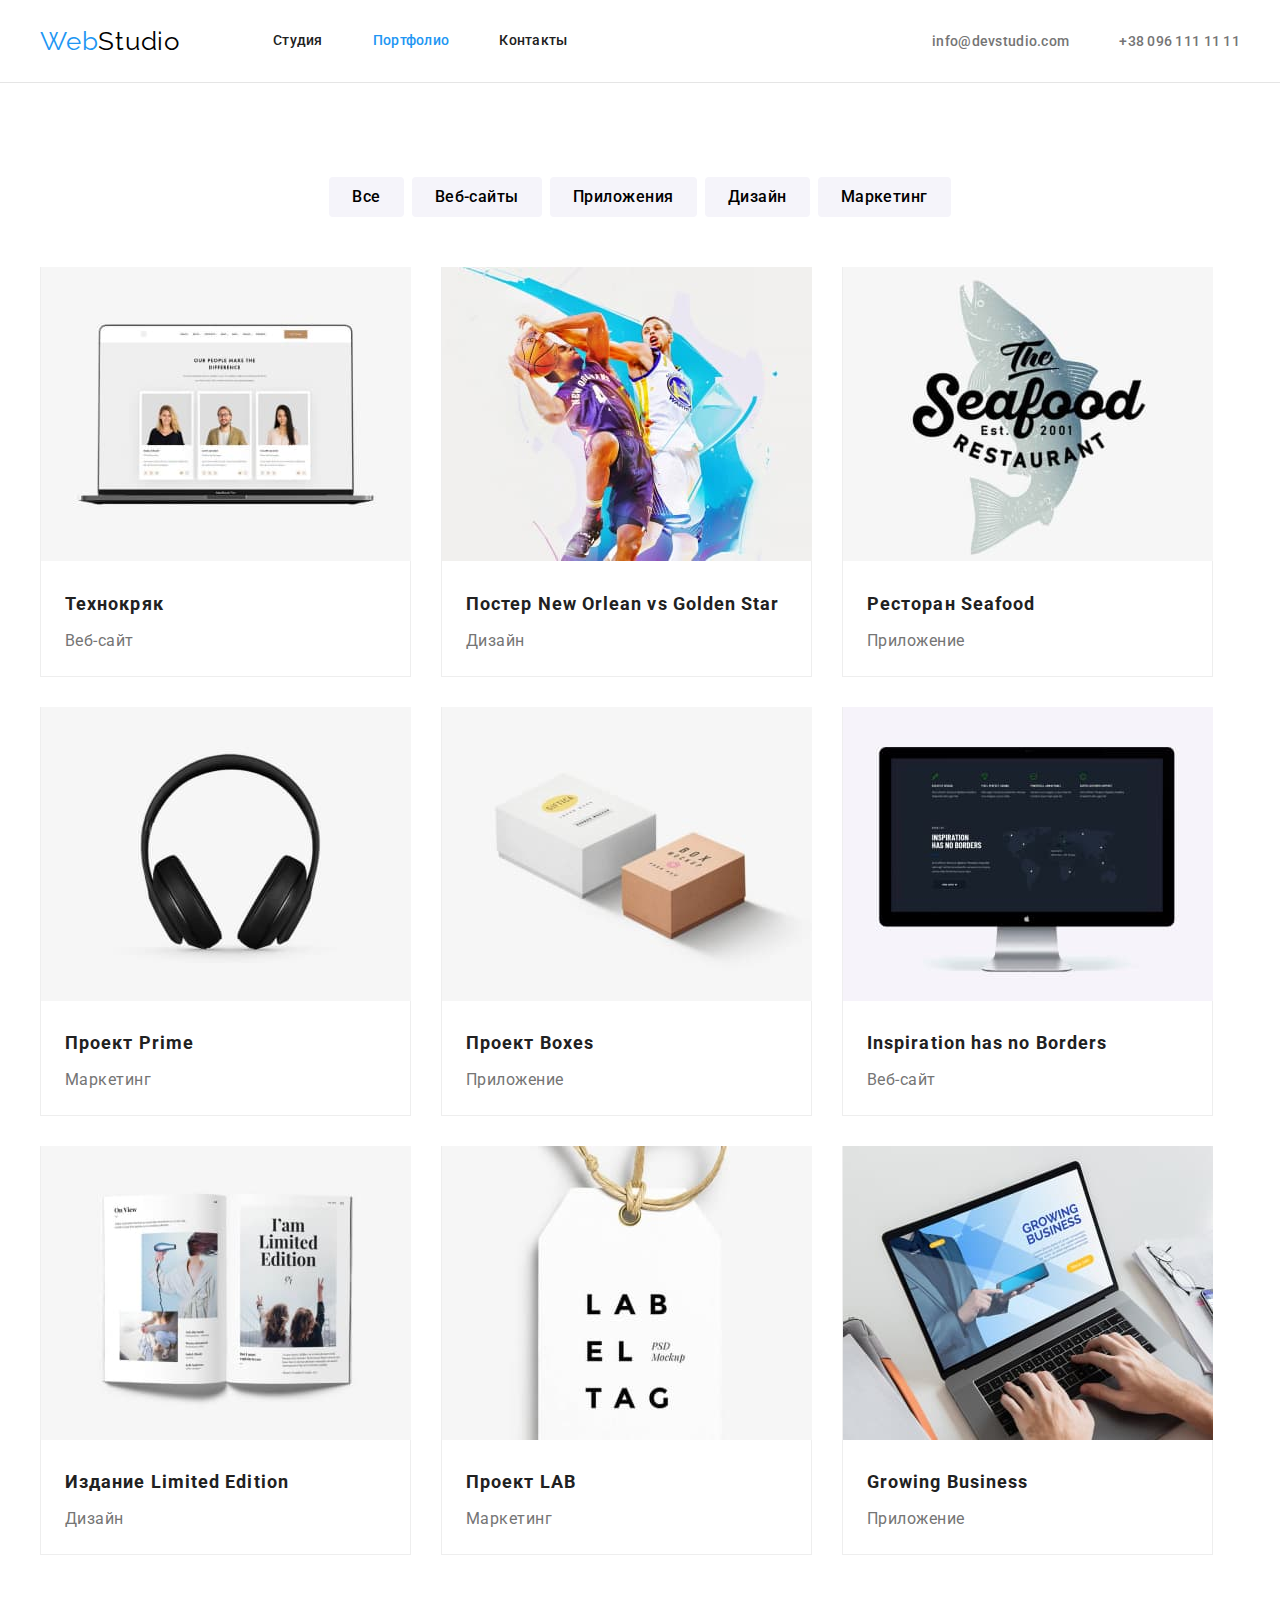
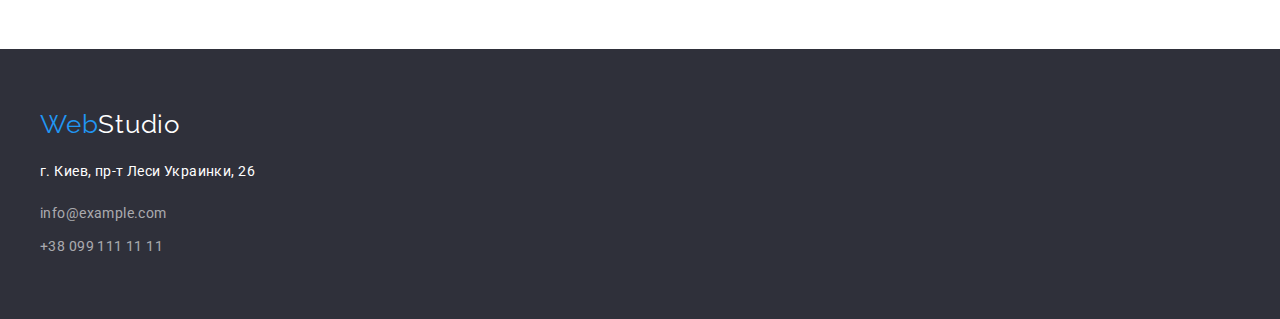
==== portfolio.html @ fef4346d "ads hero-bg" ====
<!DOCTYPE html>
<html lang="en">
  <head>
    <meta charset="UTF-8" />
    <meta http-equiv="X-UA-Compatible" content="IE=edge" />
    <meta name="viewport" content="width=device-width, initial-scale=1.0" />
    <title>Document</title>
    <link rel="preconnect" href="https://fonts.googleapis.com" />
    <link rel="preconnect" href="https://fonts.gstatic.com" crossorigin />
    <link
      href="https://fonts.googleapis.com/css2?family=Raleway:wght@700&family=Roboto:wght@400;500;700;900&display=swap"
      rel="stylesheet"
    />
    <link
      rel="stylesheet"
      href="https://cdnjs.cloudflare.com/ajax/libs/modern-normalize/1.1.0/modern-normalize.min.css"
    />
    <link rel="stylesheet" href="./css/styles.css" />
  </head>

  <body>
    <!--Header-->
    <header class="hr-line">
      <div class="container navigation">
        <nav class="navigation">
          <a class="logo" href="/"><span class="web">Web</span>Studio</a>
          <ul class="site-nav list">
            <li class="item">
              <a class="site-nav-link" href="./index.html">Студия</a>
            </li>
            <li class="item">
              <a class="site-nav-link current" href="">Портфолио</a>
            </li>
            <li class="item">
              <a class="site-nav-link" href="">Контакты</a>
            </li>
          </ul>
        </nav>

        <!--  Link to e-mail address -->

        <ul class="contacts list">
          <li class="item">
            <a class="header-contacts-info" href="mailto:info@devstudio.com"
              >info@devstudio.com</a
            >
          </li>
          <!-- Link to phone number  -->
          <li class="item">
            <a class="header-contacts-info" href="tel:+380961111111"
              >+38 096 111 11 11</a
            >
          </li>
        </ul>
      </div>
    </header>
    <!--Main-->
    <main>
      <!-- Projects -->
      <section class="section">
        <div class="container">
          <h1 class="examples">Примеры работ</h1>
          <!-- Buttons -->
          <ul class="buttons-list list">
            <li class="button-distance">
              <button class="button" type="button">Все</button>
            </li>
            <li class="button-distance">
              <button class="button" type="button">Веб-сайты</button>
            </li>
            <li class="button-distance">
              <button class="button" type="button">Приложения</button>
            </li>
            <li class="button-distance">
              <button class="button" type="button">Дизайн</button>
            </li>
            <li class="button-distance">
              <button class="button" type="button">Маркетинг</button>
            </li>
          </ul>
          <div class="projects-container">
            <ul class="project-list list">
              <li class="project-box">
                <a class="project-link" href=""
                  ><img src="images/port(1).jpg" alt="laptop" width="370" />
                  <div class="project-layout">
                    <h2 class="project-name">Технокряк</h2>
                    <p class="project-description">Веб-сайт</p>
                  </div>
                </a>
              </li>

              <li class="project-box">
                <a class="project-link" href=""
                  ><img
                    src="images/port(2).jpg"
                    alt="Poster New Orlean vs Golden Star"
                    width="370"
                  />
                  <div class="project-layout">
                    <h2 class="project-name">
                      Постер New Orlean vs Golden Star
                    </h2>
                    <p class="project-description">Дизайн</p>
                  </div>
                </a>
              </li>

              <li class="project-box">
                <a class="project-link" href=""
                  ><img
                    src="images/port(3).jpg"
                    alt="Logo of restaurant"
                    width="370"
                  />
                  <div class="project-layout">
                    <h2 class="project-name">Ресторан Seafood</h2>
                    <p class="project-description">Приложение</p>
                  </div>
                </a>
              </li>

              <li class="project-box">
                <a class="project-link" href=""
                  ><img src="images/port(4).jpg" alt="Headphones" width="370" />
                  <div class="project-layout">
                    <h2 class="project-name">Проект Prime</h2>
                    <p class="project-description">Маркетинг</p>
                  </div>
                </a>
              </li>

              <li class="project-box">
                <a class="project-link" href=""
                  ><img src="images/port(5).jpg" alt="Two boxes" width="370" />
                  <div class="project-layout">
                    <h2 class="project-name">Проект Boxes</h2>
                    <p class="project-description">Приложение</p>
                  </div>
                </a>
              </li>

              <li class="project-box">
                <a class="project-link" href="">
                  <img src="images/port(6).jpg" alt="Computer" width="370" />
                  <div class="project-layout">
                    <h2 class="project-name">Inspiration has no Borders</h2>
                    <p class="project-description">Веб-сайт</p>
                  </div>
                </a>
              </li>

              <li class="project-box">
                <a class="project-link" href=""
                  ><img src="images/port(7).jpg" alt="Book" width="370" />
                  <div class="project-layout">
                    <h2 class="project-name">Издание Limited Edition</h2>
                    <p class="project-description">Дизайн</p>
                  </div>
                </a>
              </li>

              <li class="project-box">
                <a class="project-link" href=""
                  ><img src="images/port(8).jpg" alt="Label tag" width="370" />
                  <div class="project-layout">
                    <h2 class="project-name">Проект LAB</h2>
                    <p class="project-description">Маркетинг</p>
                  </div>
                </a>
              </li>

              <li class="project-box">
                <a class="project-link" href=""
                  ><img
                    src="images/port(9).jpg"
                    alt="Human typing on laptop"
                    width="370"
                  />
                  <div class="project-layout">
                    <h2 class="project-name">Growing Business</h2>
                    <p class="project-description">Приложение</p>
                  </div>
                </a>
              </li>
            </ul>
          </div>
        </div>
      </section>
    </main>
    <!--Footer-->
    <footer class="footer">
      <div class="container">
        <a class="footer logo" href="/"> <span class="web">Web</span>Studio</a>
        <address>
          <ul class="adress-list list">
            <li>
              <a class="adress" href=""> г. Киев, пр-т Леси Украинки, 26</a>
            </li>
            <li class="contacts-distance">
              <a class="footer-contacts-info" href="mailto:info@example.com"
                >info@example.com</a
              >
            </li>
            <li class="">
              <a class="footer-contacts-info" href="+380991111111"
                >+38 099 111 11 11</a
              >
            </li>
          </ul>
        </address>
      </div>
    </footer>
  </body>
</html>
---- css/styles.css ----
/* цвет основного текста #212121 */
/* цвет вторичного текста #757575 */
/* белый текст + фон #ffffff*/
/* вторичный цвет фона #F5F4FA  */
/* серый цвет почты и телефона в хувере rgba(255, 255, 255, 0.6); */
/* цвет акцент ( действия) #2196F3 */
/* Цвет героя #2F303A */
:root {
  --primary-text-color: #212121;
  --secondary-text-color: #757575;
  --action-color: #2196f3;
  --primary-bg-color: #ffffff;
  --secondary-bg-color: #f5f4fa;
  --hero-color: #2f303a;
}

/*---------- Other ----------*/

body {
  margin: 0;
  color: var(--primary-text-color);
  background-color: var(--primary-bg-color);

  font-family: Roboto, sans-serif;
}

.container {
  width: 1230px;
  padding-left: 15px;
  padding-right: 15px;
  margin: 0 auto;
}

.section {
  padding: 94px 0px 94px 0px;
}

.list {
  list-style: none;
}

a {
  text-decoration: none;
  font-style: normal;
}

h1,
h2,
h3,
p {
  margin: 0;
}

ul,
ol {
  margin: 0;
  padding: 0;
}

/*---------- Nav ----------*/

.navigation {
  display: flex;
  align-items: center;
}

/*---------- Logo-Header ----------*/

.web {
  color: var(--action-color);
}

.logo {
  color: #000000;
  font-family: Raleway, sans-serif;
  text-decoration: none;
  font-size: 26px;
  line-height: 1.2;
  letter-spacing: 0.03em;
}

/*----------Site-nav ----------*/

.site-nav {
  display: flex;
  margin-left: 93px;
}

.site-nav .item + .item {
  margin-left: 50px;
}

.site-nav-link {
  display: block;
  padding-top: 32px;
  padding-bottom: 32px;

  color: var(--primary-text-color);
  font-weight: 500;
  font-size: 14px;
  line-height: 1.14;
  letter-spacing: 0.02em;
}

.site-nav-link:hover,
.header-contacts-info:hover,
.site-nav-link:focus,
.header-contacts-info:focus {
  color: var(--action-color);
}

.site-nav-link.current {
  color: var(--action-color);
}

.hr-line {
  border-bottom: 1px solid #e5e5e5;
}

/*---------- Header contacts ----------*/

.contacts {
  display: flex;
  margin-left: auto;
}

.header-contacts-info {
  color: var(--secondary-text-color);
  font-weight: 500;
  font-size: 14px;
  line-height: 1.14;
  letter-spacing: 0.02em;
}

.contacts .item {
  padding-top: 32px;
  padding-bottom: 32px;
}

.contacts .item + .item {
  margin-left: 50px;
}

/*---------- Hero ----------*/

.hero {
  color: var(--primary-bg-color);
  background-color: var(--hero-color);
  text-align: center;
  padding-top: 200px;
  padding-bottom: 200px;
}

.hero-box {
  min-width: 696px;
  margin-bottom: auto;
  margin-left: auto;
}

.hero-title {
  font-weight: 900;
  font-size: 44px;
  line-height: 1.36;
  text-align: center;

  letter-spacing: 0.06em;
  text-transform: uppercase;

  margin-bottom: 30px;
}

.hero-button {
  padding: 10px 32px;
  border-radius: 4px;
  border: 1px solid transparent;

  color: var(--primary-bg-color);
  background-color: var(--action-color);
  box-shadow: 0px 4px 4px rgba(0, 0, 0, 0.15);
  font-weight: 700;

  font-family: inherit;
  font-size: 16px;
  line-height: 1.8;
  text-align: center;
  letter-spacing: 0.06em;

  cursor: pointer;
}

/*---------- Advantages ----------*/

.advantages {
  display: flex;
  justify-content: center;
}

.advantages .advantages-item:not(:last-child) {
  margin-right: 30px;
}

.advantages-item {
  width: 270px;
}

.advantages-title {
  font-weight: bold;
  font-size: 14px;
  line-height: 1.14;
  letter-spacing: 0.03em;
  text-transform: uppercase;
}

.advantages-description {
  color: var(--secondary-text-color);

  font-size: 14px;
  line-height: 1.7;
  letter-spacing: 0.03em;

  margin-top: 10px;
}

.adv-section {
  padding-top: 94px;
}

/*---------- Business----------*/

.business-img {
  display: flex;
  justify-content: center;
}

.business-distance {
  margin-left: 30px;
  margin-right: 30px;
}
.examples {
  position: absolute;
  white-space: nowrap;
  width: 1px;
  height: 1px;
  overflow: hidden;
  border: 0;
  padding: 0;
  clip: rect(0 0 0 0);
  clip-path: inset(50%);
  margin: -1px;
}

.business-title {
  margin-bottom: 50px;
}
/* ----------Team---------- */
.team-title,
.business-title {
  font-weight: bold;
  font-size: 36px;
  line-height: 1.16;
  text-align: center;
  letter-spacing: 0.03em;
}

.member-container {
  padding-top: 30px;
  padding-bottom: 30px;
}

.team-cards {
  display: flex;
  justify-content: center;
}

.team-box {
  box-shadow: 0px 1px 3px rgba(0, 0, 0, 0.12), 0px 1px 1px rgba(0, 0, 0, 0.14),
    0px 2px 1px rgba(0, 0, 0, 0.2);
  border-radius: 0px 0px 4px 4px;
}

.team-cards .team-box:not(:last-child) {
  margin-right: 30px;
}

.team-box {
  width: 270px;
}

.team-title {
  margin-bottom: 50px;
}

.team {
  background-color: var(--secondary-bg-color);
}

.team-name {
  margin-bottom: 10px;
  font-weight: 500;
  font-size: 16px;
  line-height: 1.18;
  text-align: center;
  letter-spacing: 0.03em;
}

.team-pos,
.project-description {
  color: var(--secondary-text-color);
}

.team-pos {
  /* margin-top: 10px;
  margin-bottom: 30px; */

  font-size: 16px;
  line-height: 1.18;
  text-align: center;
  letter-spacing: 0.03em;
}

/*---------- Footer ----------*/

.footer {
  padding-top: 60px;
  padding-bottom: 60px;
  background-color: var(--hero-color);
}

.footer .logo {
  color: var(--primary-bg-color);
}

.contacts-distance {
  margin-top: 9px;
  margin-bottom: 9px;
}

.adress {
  display: inline-block;
  margin-top: 20px;
  margin-bottom: 9px;
  color: var(--primary-bg-color);

  font-size: 14px;
  line-height: 1.71;
  letter-spacing: 0.03em;
}

.footer-contacts-info {
  color: rgba(255, 255, 255, 0.6);
  font-size: 14px;
  line-height: 1.71;
  letter-spacing: 0.03em;
}

.site-nav-link:hover,
.footer-contacts-info:hover,
.site-nav-link:focus,
.footer-contacts-info:focus {
  color: var(--action-color);
}

/*---------- Portfolio buttons ----------*/

.buttons-list {
  display: flex;
  justify-content: center;
  margin-bottom: 50px;
}

.buttons-list .button-distance:not(:first-child) {
  margin-left: 8px;
}

.button {
  background-color: var(--secondary-bg-color);
  border-radius: 4px;
  padding: 6px 22px;
  text-align: center;
  border: 1px solid transparent;

  font-family: inherit;
  font-weight: 500;
  font-size: 16px;
  line-height: 1.62;
  letter-spacing: 0.03em;

  cursor: pointer;
}

.button:hover,
.button:focus {
  color: var(--primary-bg-color);
  background-color: var(--action-color);
}

/* ----------Projects---------- */

.project-name {
  color: var(--primary-text-color);

  font-weight: 700;
  font-size: 18px;
  line-height: 2;
  letter-spacing: 0.06em;
}

.project-description {
  font-size: 16px;
  line-height: 1.87;
  letter-spacing: 0.03em;
}

.team-box,
.project-box {
  background-color: var(--primary-bg-color);
}
.project-list {
  display: flex;
  flex-wrap: wrap;
}

.project-box {
  width: 371px;
  margin-right: 30px;
  margin-bottom: 30px;
  border-bottom: 1px solid #eeeeee;
  border-left: 1px solid #eeeeee;
  border-right: 1px solid #eeeeee;
}

.project-box:nth-child(3n) {
  margin-right: 0px;
}

.project-box:nth-last-child(-n + 3) {
  margin-bottom: 0;
}

.project-name {
  margin-bottom: 4px;
}

.project-layout {
  padding: 20px 24px;
}

/* ---------- Overlay---------- */

.overlay {
  max-width: 1600px;
  height: 600px;
  margin-left: auto;
  margin-right: auto;
  background-image: radial-gradient(
      circle at center,
      rgba(47, 48, 58, 0.4),
      rgba(47, 48, 58, 0.4)
    ),
    url("../images/hero-bg.jpg");
  background-color: #c4c4c4;
  background-repeat: no-repeat;
  background-position: center;
  background-size: cover;
}
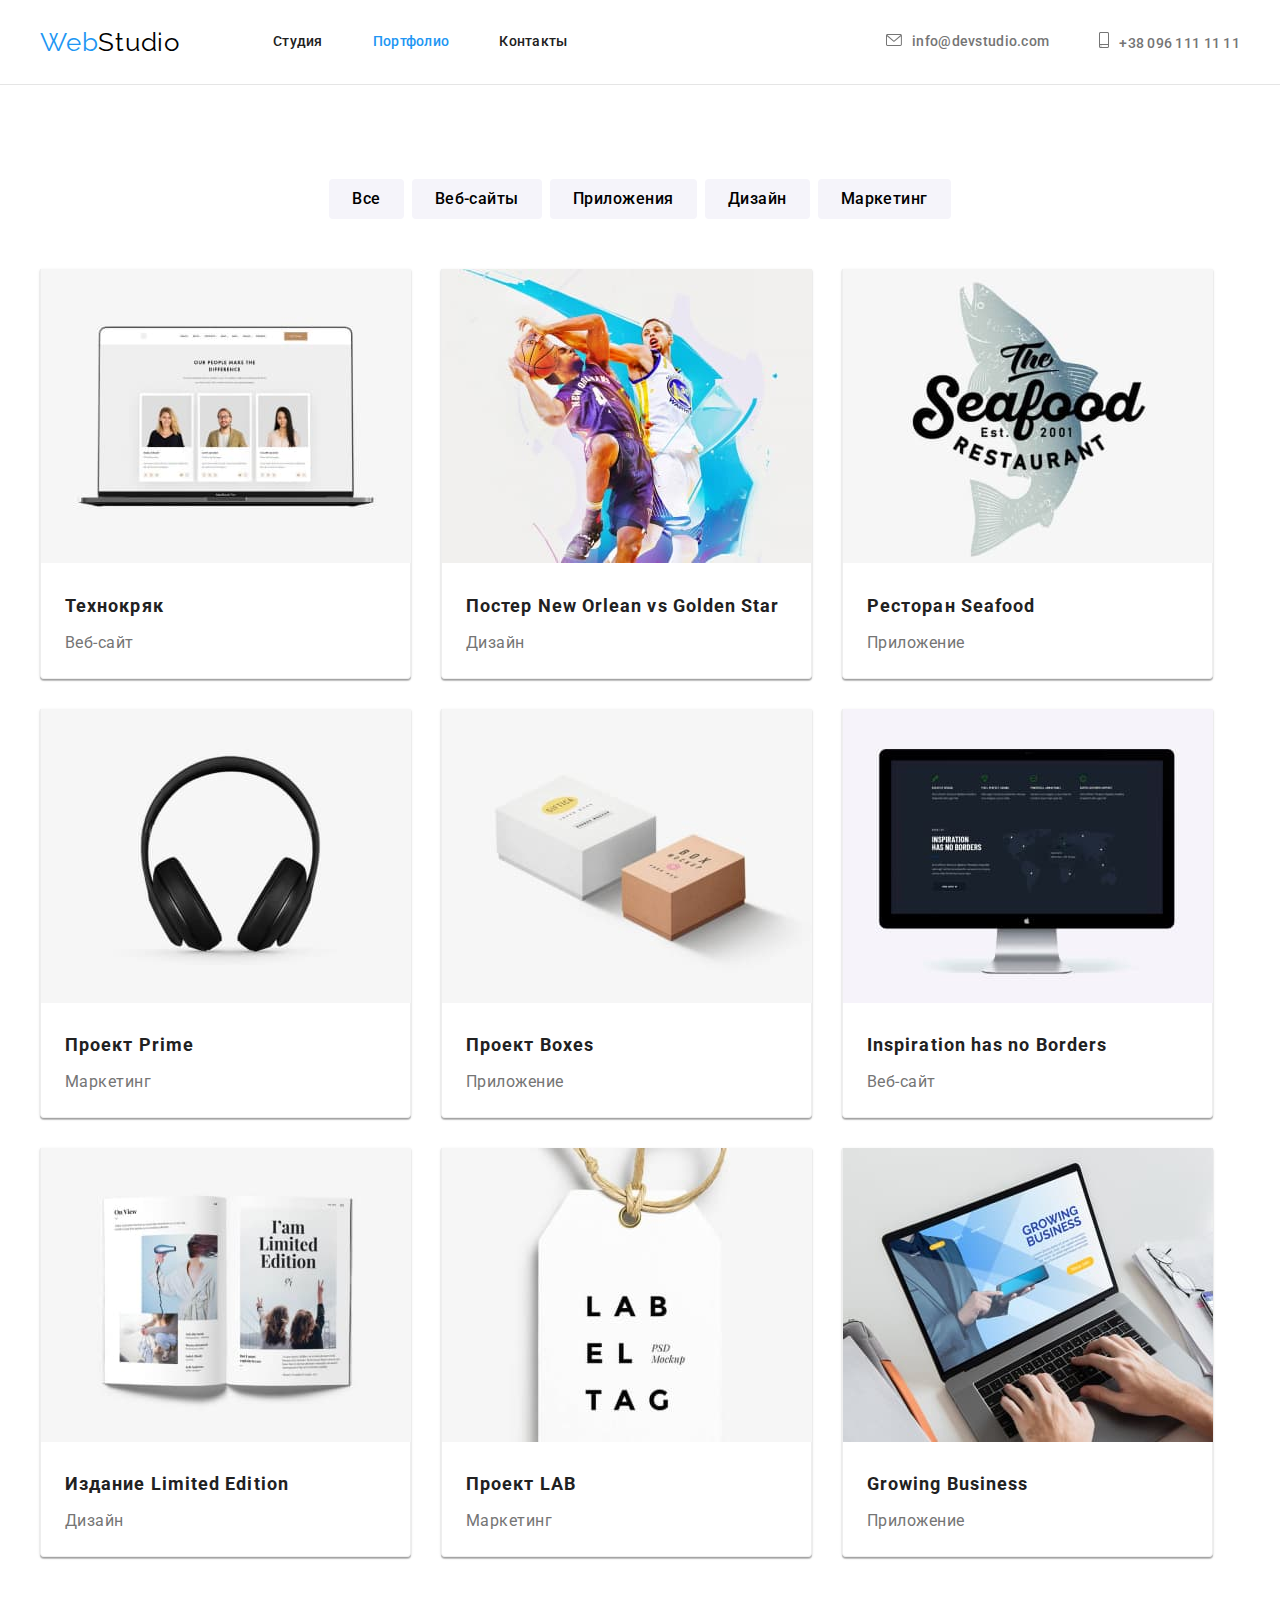
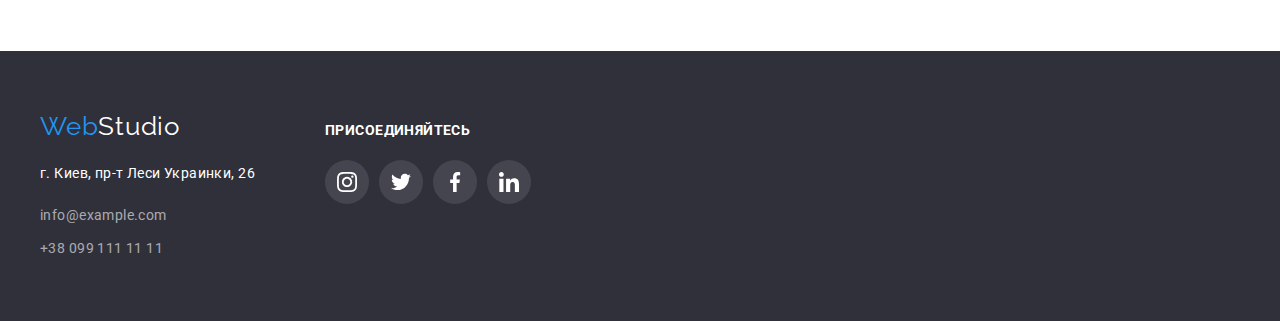
==== commit 71499d89: "adds icons and some visual features" ====
--- a/portfolio.html
+++ b/portfolio.html
@@ -41,13 +41,21 @@
 
         <ul class="contacts list">
           <li class="item">
-            <a class="header-contacts-info" href="mailto:info@devstudio.com"
-              >info@devstudio.com</a
-            >
+            <div class="contacts-info-flex">
+              <a class="header-contacts-info" href="mailto:info@devstudio.com">
+                <svg class="mail-icon">
+                  <use
+                    href="./images/symbol-defs.svg#icon-mail-icon"
+                  ></use></svg
+                >info@devstudio.com
+              </a>
+            </div>
           </li>
           <!-- Link to phone number  -->
           <li class="item">
-            <a class="header-contacts-info" href="tel:+380961111111"
+            <a class="header-contacts-info" href="tel:+380961111111">
+              <svg class="tel-icon">
+                <use href="./images/symbol-defs.svg#icon-tel-icon"></use></svg
               >+38 096 111 11 11</a
             >
           </li>
@@ -190,25 +198,67 @@
     </main>
     <!--Footer-->
     <footer class="footer">
-      <div class="container">
-        <a class="footer logo" href="/"> <span class="web">Web</span>Studio</a>
-        <address>
-          <ul class="adress-list list">
-            <li>
-              <a class="adress" href=""> г. Киев, пр-т Леси Украинки, 26</a>
-            </li>
-            <li class="contacts-distance">
-              <a class="footer-contacts-info" href="mailto:info@example.com"
-                >info@example.com</a
-              >
-            </li>
-            <li class="">
-              <a class="footer-contacts-info" href="+380991111111"
-                >+38 099 111 11 11</a
-              >
+      <div class="container footer-box">
+        <div class="footer-adress">
+          <div class="web-sudio">
+            <a class="footer logo" href="/">
+              <span class="web">Web</span>Studio</a
+            >
+          </div>
+          <address>
+            <ul class="adress-list list">
+              <li>
+                <a class="adress" href=""> г. Киев, пр-т Леси Украинки, 26</a>
+              </li>
+              <li class="contacts-distance">
+                <a class="footer-contacts-info" href="mailto:info@example.com"
+                  >info@example.com</a
+                >
+              </li>
+              <li class="">
+                <a class="footer-contacts-info" href="+380991111111"
+                  >+38 099 111 11 11</a
+                >
+              </li>
+            </ul>
+          </address>
+        </div>
+        <div class="footer-links">
+          <span class="footer-title">присоединяйтесь</span>
+          <ul class="icon-flex-box list">
+            <li class="icon-mini-box-footer">
+              <a href="#" class="team-socials-footer">
+                <svg class="icon-team-socials-footer">
+                  <use href="./images/symbol-defs.svg#icon-instagram"></use>
+                </svg>
+              </a>
+            </li>
+
+            <li class="icon-mini-box-footer">
+              <a href="#" class="team-socials-footer">
+                <svg class="icon-team-socials-footer">
+                  <use href="./images/symbol-defs.svg#icon-twitter-1"></use>
+                </svg>
+              </a>
+            </li>
+
+            <li class="icon-mini-box-footer">
+              <a href="#" class="team-socials-footer">
+                <svg class="icon-team-socials-footer">
+                  <use href="./images/symbol-defs.svg#icon-facebook-1"></use>
+                </svg>
+              </a>
+            </li>
+
+            <li class="icon-mini-box-footer">
+              <a href="#" class="team-socials-footer">
+                <svg class="icon-team-socials-footer">
+                  <use href="./images/symbol-defs.svg#icon-linkedin-1"></use>
+                </svg>
+              </a>
             </li>
           </ul>
-        </address>
+        </div>
       </div>
     </footer>
   </body>
--- a/css/styles.css
+++ b/css/styles.css
@@ -117,6 +117,22 @@
   border-bottom: 1px solid #e5e5e5;
 }
 
+.mail-icon {
+  width: 16px;
+  height: 12px;
+}
+
+.tel-icon {
+  width: 10px;
+  height: 16px;
+}
+
+.mail-icon,
+.tel-icon {
+  fill: currentColor;
+  margin-right: 10px;
+}
+
 /*---------- Header contacts ----------*/
 
 .contacts {
@@ -204,6 +220,8 @@
 }
 
 .advantages-title {
+  margin-top: 30px;
+
   font-weight: bold;
   font-size: 14px;
   line-height: 1.14;
@@ -223,6 +241,20 @@
 
 .adv-section {
   padding-top: 94px;
+}
+
+.adv-icon {
+  width: 70px;
+  height: 70px;
+}
+
+.adv-icon-box {
+  display: flex;
+  justify-content: center;
+  align-items: center;
+  width: 270px;
+  height: 120px;
+  background-color: var(--secondary-bg-color);
 }
 
 /*---------- Business----------*/
@@ -272,12 +304,6 @@
   justify-content: center;
 }
 
-.team-box {
-  box-shadow: 0px 1px 3px rgba(0, 0, 0, 0.12), 0px 1px 1px rgba(0, 0, 0, 0.14),
-    0px 2px 1px rgba(0, 0, 0, 0.2);
-  border-radius: 0px 0px 4px 4px;
-}
-
 .team-cards .team-box:not(:last-child) {
   margin-right: 30px;
 }
@@ -318,6 +344,98 @@
   letter-spacing: 0.03em;
 }
 
+.icon-container {
+  width: 206px;
+  margin-top: 16px;
+  margin-left: auto;
+  margin-right: auto;
+}
+
+.icon-flex-box {
+  display: flex;
+  justify-content: center;
+}
+
+.team-socials {
+  display: flex;
+  justify-content: center;
+  align-items: center;
+  width: 44px;
+  height: 44px;
+  color: #afb1b8;
+}
+
+.icon-team-socials {
+  width: 20px;
+  height: 20px;
+  display: flex;
+  background-position: center;
+  fill: #afb1b8;
+}
+
+.icon-mini-box:not(:last-child) {
+  margin-right: 10px;
+}
+
+.icon-team-socials {
+  fill: currentColor;
+}
+
+.team-socials:hover,
+.team-socials:focus {
+  color: #ffffff;
+  background-color: var(--action-color);
+  border-radius: 50%;
+}
+
+/*----------Regular Clients--------- */
+
+.logo-container {
+  display: flex;
+}
+
+.logo-icon-box {
+  display: flex;
+  justify-content: center;
+  align-items: center;
+  width: 170px;
+  height: 92px;
+  border: 1px solid;
+  border-color: currentColor;
+  border-radius: 4px;
+  color: #afb1b8;
+}
+
+.logo-distance:not(:last-child) {
+  margin-right: 30px;
+}
+
+.logo-icon {
+  fill: currentColor;
+}
+
+.logo-icon-box:hover,
+.logo-icon-box:focus {
+  color: var(--action-color);
+}
+
+.customers {
+  text-align: center;
+}
+
+.customers-title {
+  margin-bottom: 50px;
+
+  font-size: 36px;
+  line-height: 1.16;
+  letter-spacing: 0.03em;
+}
+
+.logo-conta:nth-child(2) {
+  width: 40px;
+  height: 52px;
+}
+
 /*---------- Footer ----------*/
 
 .footer {
@@ -360,6 +478,68 @@
   color: var(--action-color);
 }
 
+.footer-links {
+  text-align: start;
+  display: inline-block;
+  margin-left: 70px;
+  margin-bottom: 40px;
+  width: 206px;
+  height: 80px;
+}
+
+.footer-title {
+  font-weight: bold;
+  font-size: 14px;
+  line-height: 1.14px;
+  letter-spacing: 0.03em;
+  text-transform: uppercase;
+
+  color: var(--primary-bg-color);
+}
+
+.footer-box {
+  display: flex;
+  align-items: baseline;
+}
+
+.icon-team-socials-footer {
+  width: 20px;
+  height: 20px;
+  display: flex;
+  background-position: center;
+  fill: #ffffff;
+}
+
+.team-socials-footer {
+  display: flex;
+  justify-content: center;
+  align-items: center;
+  width: 44px;
+  height: 44px;
+  color: #afb1b8;
+  border-radius: 50%;
+  background-color: rgba(255, 255, 255, 0.1);
+}
+
+.icon-flex-box {
+  margin-top: 20px;
+  display: flex;
+  justify-content: center;
+}
+
+.icon-team-socials-footer .icon-team-socials-footer {
+  background-color: rgba(255, 255, 255, 0.1);
+  border-radius: 50%;
+}
+
+.icon-mini-box-footer:not(:last-child) {
+  margin-right: 10px;
+}
+
+.team-socials-footer:hover,
+.team-socials-footer:focus {
+  background-color: var(--action-color);
+}
 /*---------- Portfolio buttons ----------*/
 
 .buttons-list {
@@ -392,6 +572,8 @@
 .button:focus {
   color: var(--primary-bg-color);
   background-color: var(--action-color);
+  box-shadow: 0px 3px 1px rgba(0, 0, 0, 0.1), 0px 1px 2px rgba(0, 0, 0, 0.08),
+    0px 2px 2px rgba(0, 0, 0, 0.12);
 }
 
 /* ----------Projects---------- */
@@ -414,7 +596,18 @@
 .team-box,
 .project-box {
   background-color: var(--primary-bg-color);
-}
+
+  box-shadow: 0px 1px 3px rgba(0, 0, 0, 0.12), 0px 1px 1px rgba(0, 0, 0, 0.14),
+    0px 2px 1px rgba(0, 0, 0, 0.2);
+  border-radius: 0px 0px 4px 4px;
+}
+
+.project-box:hover,
+.project-box:focus {
+  box-shadow: 0px 1px 1px rgba(0, 0, 0, 0.12), 0px 4px 4px rgba(0, 0, 0, 0.06),
+    1px 4px 6px rgba(0, 0, 0, 0.16);
+}
+
 .project-list {
   display: flex;
   flex-wrap: wrap;
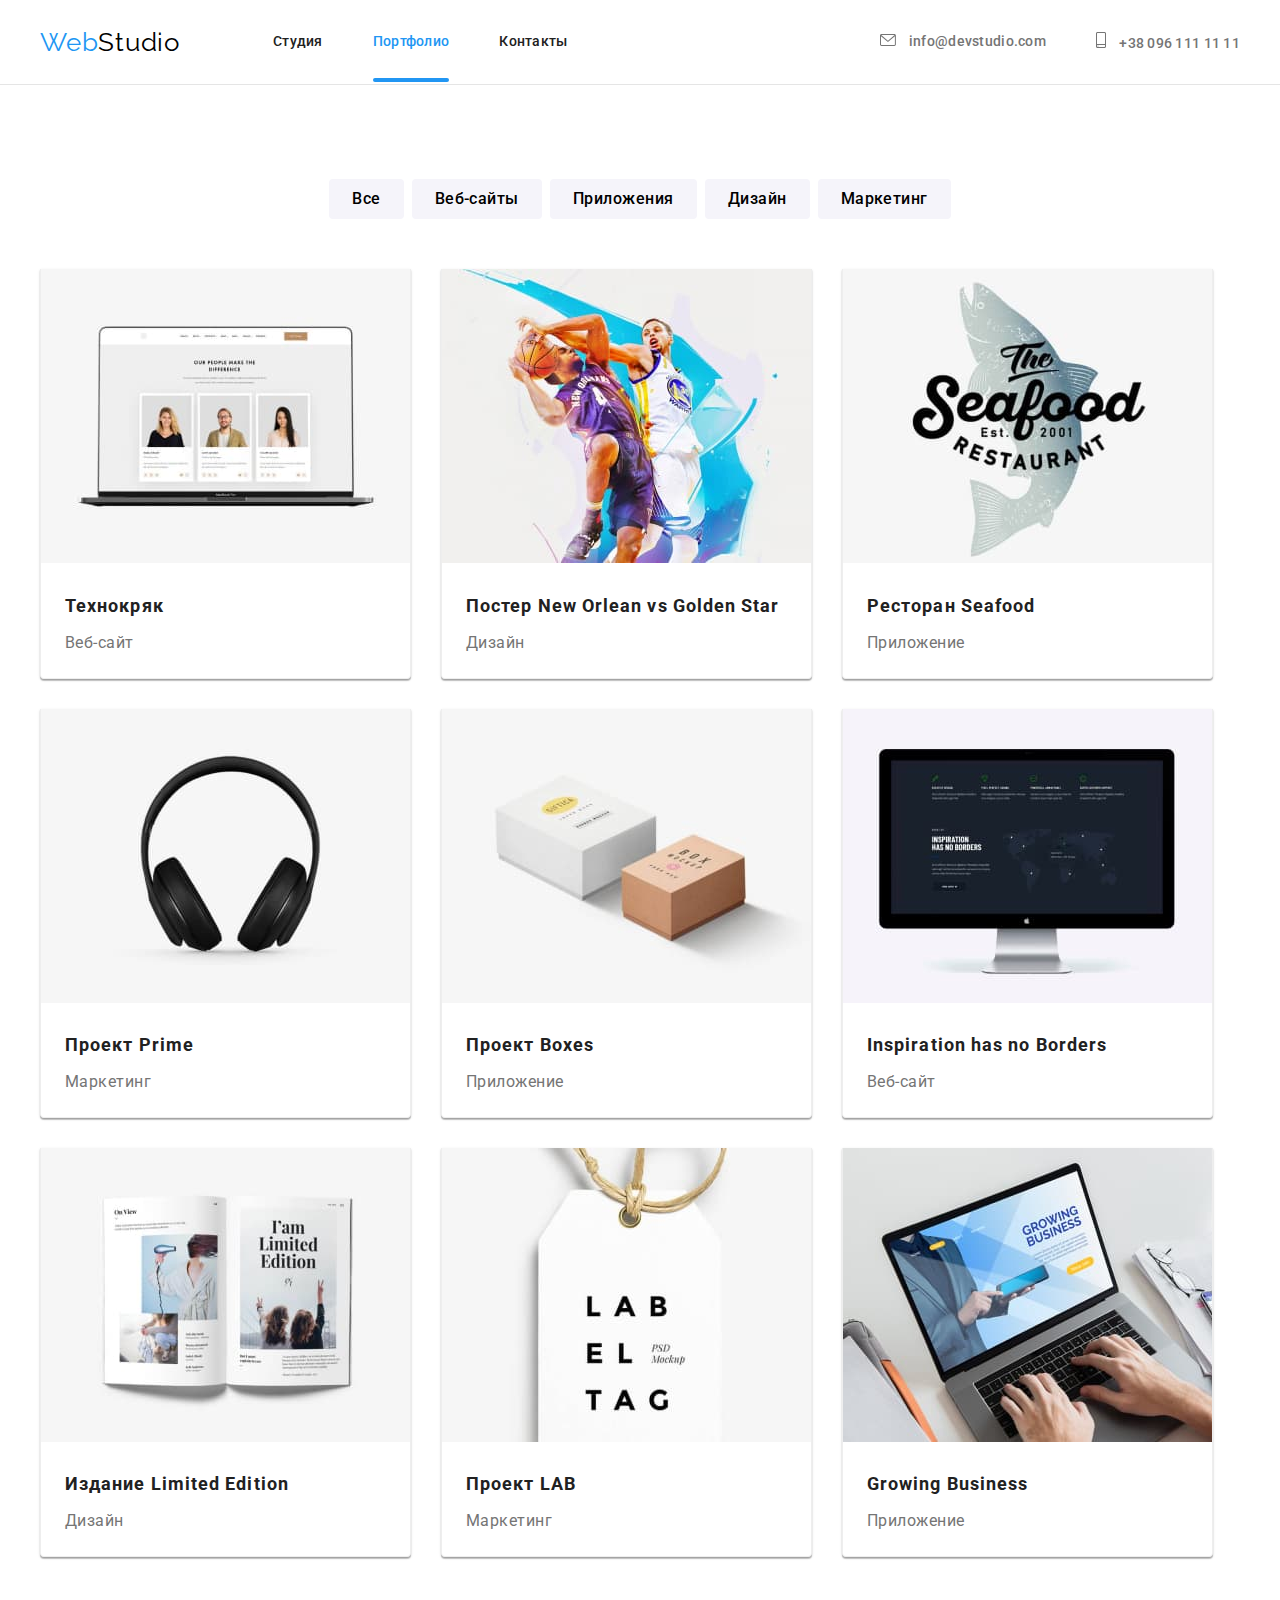
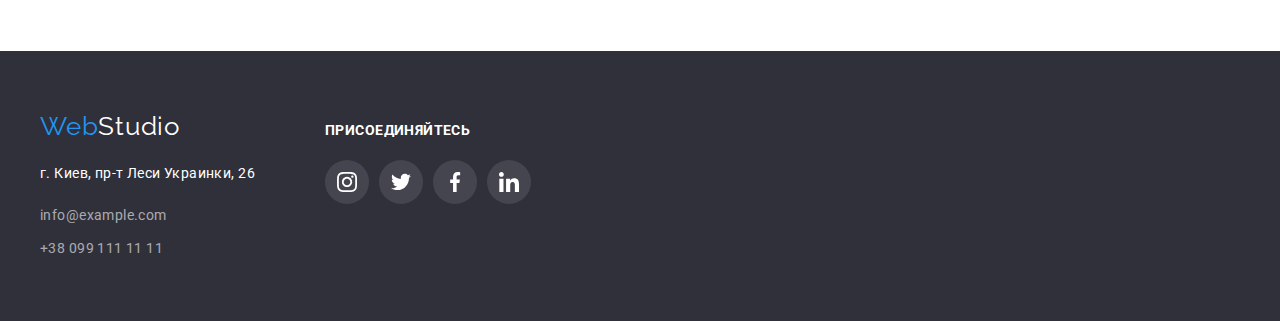
==== commit 073ae6e1: "adds animations" ====
--- a/portfolio.html
+++ b/portfolio.html
@@ -44,10 +44,9 @@
             <div class="contacts-info-flex">
               <a class="header-contacts-info" href="mailto:info@devstudio.com">
                 <svg class="mail-icon">
-                  <use
-                    href="./images/symbol-defs.svg#icon-mail-icon"
-                  ></use></svg
-                >info@devstudio.com
+                  <use href="./images/symbol-defs.svg#icon-mail-icon"></use>
+                </svg>
+                info@devstudio.com
               </a>
             </div>
           </li>
@@ -55,8 +54,9 @@
           <li class="item">
             <a class="header-contacts-info" href="tel:+380961111111">
               <svg class="tel-icon">
-                <use href="./images/symbol-defs.svg#icon-tel-icon"></use></svg
-              >+38 096 111 11 11</a
+                <use href="./images/symbol-defs.svg#icon-tel-icon"></use>
+              </svg>
+              +38 096 111 11 11</a
             >
           </li>
         </ul>
@@ -89,8 +89,16 @@
           <div class="projects-container">
             <ul class="project-list list">
               <li class="project-box">
-                <a class="project-link" href=""
-                  ><img src="images/port(1).jpg" alt="laptop" width="370" />
+                <a class="project-link" href="">
+                  <div class="project-img-wrap">
+                    <img src="images/port(1).jpg" alt="laptop" width="370" />
+                    <p class="project-text">
+                      Технокряк это современная площадка распространения
+                      коронавируса. Компании используют эту платформу для
+                      цифрового шпионажа и атак на защищённые сервера
+                      конкурентов.
+                    </p>
+                  </div>
                   <div class="project-layout">
                     <h2 class="project-name">Технокряк</h2>
                     <p class="project-description">Веб-сайт</p>
@@ -99,12 +107,21 @@
               </li>
 
               <li class="project-box">
-                <a class="project-link" href=""
-                  ><img
-                    src="images/port(2).jpg"
-                    alt="Poster New Orlean vs Golden Star"
-                    width="370"
-                  />
+                <a class="project-link" href="">
+                  <div class="project-img-wrap">
+                    <img
+                      src="images/port(2).jpg"
+                      alt="Poster New Orlean vs Golden Star"
+                      width="370"
+                    />
+                    <p class="project-text">
+                      Lorem ipsum dolor sit, amet consectetur adipisicing elit.
+                      Labore atque provident eius doloremque! Incidunt aliquam
+                      explicabo libero, impedit provident neque, temporibus
+                      aperiam nam distinctio consectetur sapiente eaque nemo
+                      error sit.
+                    </p>
+                  </div>
                   <div class="project-layout">
                     <h2 class="project-name">
                       Постер New Orlean vs Golden Star
@@ -116,11 +133,20 @@
 
               <li class="project-box">
                 <a class="project-link" href=""
-                  ><img
-                    src="images/port(3).jpg"
-                    alt="Logo of restaurant"
-                    width="370"
-                  />
+                  ><div class="project-img-wrap">
+                    <img
+                      src="images/port(3).jpg"
+                      alt="Logo of restaurant"
+                      width="370"
+                    />
+                    <p class="project-text">
+                      Lorem ipsum dolor sit, amet consectetur adipisicing elit.
+                      Labore atque provident eius doloremque! Incidunt aliquam
+                      explicabo libero, impedit provident neque, temporibus
+                      aperiam nam distinctio consectetur sapiente eaque nemo
+                      error sit.
+                    </p>
+                  </div>
                   <div class="project-layout">
                     <h2 class="project-name">Ресторан Seafood</h2>
                     <p class="project-description">Приложение</p>
@@ -130,7 +156,20 @@
 
               <li class="project-box">
                 <a class="project-link" href=""
-                  ><img src="images/port(4).jpg" alt="Headphones" width="370" />
+                  ><div class="project-img-wrap">
+                    <img
+                      src="images/port(4).jpg"
+                      alt="Headphones"
+                      width="370"
+                    />
+                    <p class="project-text">
+                      Lorem ipsum dolor sit, amet consectetur adipisicing elit.
+                      Labore atque provident eius doloremque! Incidunt aliquam
+                      explicabo libero, impedit provident neque, temporibus
+                      aperiam nam distinctio consectetur sapiente eaque nemo
+                      error sit.
+                    </p>
+                  </div>
                   <div class="project-layout">
                     <h2 class="project-name">Проект Prime</h2>
                     <p class="project-description">Маркетинг</p>
@@ -140,7 +179,16 @@
 
               <li class="project-box">
                 <a class="project-link" href=""
-                  ><img src="images/port(5).jpg" alt="Two boxes" width="370" />
+                  ><div class="project-img-wrap">
+                    <img src="images/port(5).jpg" alt="Two boxes" width="370" />
+                    <p class="project-text">
+                      Lorem ipsum dolor sit, amet consectetur adipisicing elit.
+                      Labore atque provident eius doloremque! Incidunt aliquam
+                      explicabo libero, impedit provident neque, temporibus
+                      aperiam nam distinctio consectetur sapiente eaque nemo
+                      error sit.
+                    </p>
+                  </div>
                   <div class="project-layout">
                     <h2 class="project-name">Проект Boxes</h2>
                     <p class="project-description">Приложение</p>
@@ -149,8 +197,17 @@
               </li>
 
               <li class="project-box">
-                <a class="project-link" href="">
-                  <img src="images/port(6).jpg" alt="Computer" width="370" />
+                <a class="project-link" href=""
+                  ><div class="project-img-wrap">
+                    <img src="images/port(6).jpg" alt="Computer" width="370" />
+                    <p class="project-text">
+                      Lorem ipsum dolor sit, amet consectetur adipisicing elit.
+                      Labore atque provident eius doloremque! Incidunt aliquam
+                      explicabo libero, impedit provident neque, temporibus
+                      aperiam nam distinctio consectetur sapiente eaque nemo
+                      error sit.
+                    </p>
+                  </div>
                   <div class="project-layout">
                     <h2 class="project-name">Inspiration has no Borders</h2>
                     <p class="project-description">Веб-сайт</p>
@@ -160,7 +217,16 @@
 
               <li class="project-box">
                 <a class="project-link" href=""
-                  ><img src="images/port(7).jpg" alt="Book" width="370" />
+                  ><div class="project-img-wrap">
+                    <img src="images/port(7).jpg" alt="Book" width="370" />
+                    <p class="project-text">
+                      Lorem ipsum dolor sit, amet consectetur adipisicing elit.
+                      Labore atque provident eius doloremque! Incidunt aliquam
+                      explicabo libero, impedit provident neque, temporibus
+                      aperiam nam distinctio consectetur sapiente eaque nemo
+                      error sit.
+                    </p>
+                  </div>
                   <div class="project-layout">
                     <h2 class="project-name">Издание Limited Edition</h2>
                     <p class="project-description">Дизайн</p>
@@ -170,7 +236,16 @@
 
               <li class="project-box">
                 <a class="project-link" href=""
-                  ><img src="images/port(8).jpg" alt="Label tag" width="370" />
+                  ><div class="project-img-wrap">
+                    <img src="images/port(8).jpg" alt="Label tag" width="370" />
+                    <p class="project-text">
+                      Lorem ipsum dolor sit, amet consectetur adipisicing elit.
+                      Labore atque provident eius doloremque! Incidunt aliquam
+                      explicabo libero, impedit provident neque, temporibus
+                      aperiam nam distinctio consectetur sapiente eaque nemo
+                      error sit.
+                    </p>
+                  </div>
                   <div class="project-layout">
                     <h2 class="project-name">Проект LAB</h2>
                     <p class="project-description">Маркетинг</p>
@@ -180,11 +255,20 @@
 
               <li class="project-box">
                 <a class="project-link" href=""
-                  ><img
-                    src="images/port(9).jpg"
-                    alt="Human typing on laptop"
-                    width="370"
-                  />
+                  ><div class="project-img-wrap">
+                    <img
+                      src="images/port(9).jpg"
+                      alt="Human typing on laptop"
+                      width="370"
+                    />
+                    <p class="project-text">
+                      Lorem ipsum dolor sit, amet consectetur adipisicing elit.
+                      Labore atque provident eius doloremque! Incidunt aliquam
+                      explicabo libero, impedit provident neque, temporibus
+                      aperiam nam distinctio consectetur sapiente eaque nemo
+                      error sit.
+                    </p>
+                  </div>
                   <div class="project-layout">
                     <h2 class="project-name">Growing Business</h2>
                     <p class="project-description">Приложение</p>
--- a/css/styles.css
+++ b/css/styles.css
@@ -91,6 +91,8 @@
 }
 
 .site-nav-link {
+  position: relative;
+
   display: block;
   padding-top: 32px;
   padding-bottom: 32px;
@@ -100,6 +102,24 @@
   font-size: 14px;
   line-height: 1.14;
   letter-spacing: 0.02em;
+
+  transition-property: color;
+  transition-duration: 250ms;
+  transition-timing-function: cubic-bezier(0.4, 0, 0.2, 1);
+}
+
+.current::after {
+  position: absolute;
+  display: block;
+  content: "";
+  width: 100%;
+  height: 4px;
+  background-color: #000000;
+  left: 0;
+  bottom: 0;
+
+  background: var(--action-color);
+  border-radius: 2px;
 }
 
 .site-nav-link:hover,
@@ -146,6 +166,10 @@
   font-size: 14px;
   line-height: 1.14;
   letter-spacing: 0.02em;
+
+  transition-property: color;
+  transition-duration: 250ms;
+  transition-timing-function: cubic-bezier(0.4, 0, 0.2, 1);
 }
 
 .contacts .item {
@@ -284,6 +308,80 @@
 .business-title {
   margin-bottom: 50px;
 }
+
+.business-overlay-1 {
+  width: 370px;
+  position: relative;
+}
+
+.business-overlay-2 {
+  position: relative;
+}
+
+.business-overlay-3 {
+  position: relative;
+}
+
+.business-overlay-title-1 {
+  display: flex;
+  height: 70px;
+  width: 100%;
+  justify-content: center;
+  align-items: center;
+  position: absolute;
+  top: 54%;
+  left: 50%;
+  transform: translate(-50%, 90%);
+
+  background-color: rgba(47, 48, 58, 0.8);
+  color: var(--primary-bg-color);
+  text-transform: uppercase;
+  font-weight: bold;
+  font-size: 14px;
+  line-height: 1.14;
+  letter-spacing: 0.03em;
+}
+
+.business-overlay-title-2 {
+  display: flex;
+  height: 70px;
+  width: 370px;
+  justify-content: center;
+  align-items: center;
+  position: absolute;
+  top: 54%;
+  left: 50%;
+  transform: translate(-50%, 90%);
+
+  background-color: rgba(47, 48, 58, 0.8);
+  color: var(--primary-bg-color);
+  text-transform: uppercase;
+  font-weight: bold;
+  font-size: 14px;
+  line-height: 1.14;
+  letter-spacing: 0.03em;
+}
+
+.business-overlay-title-3 {
+  display: flex;
+  height: 70px;
+  width: 100%;
+  justify-content: center;
+  align-items: center;
+  position: absolute;
+  top: 54%;
+  left: 50%;
+  transform: translate(-50%, 90%);
+
+  background-color: rgba(47, 48, 58, 0.8);
+  color: var(--primary-bg-color);
+  text-transform: uppercase;
+  font-weight: bold;
+  font-size: 14px;
+  line-height: 1.14;
+  letter-spacing: 0.03em;
+}
+
 /* ----------Team---------- */
 .team-title,
 .business-title {
@@ -363,6 +461,18 @@
   width: 44px;
   height: 44px;
   color: #afb1b8;
+
+  transition-property: color;
+  transition-duration: 250ms;
+  transition-timing-function: cubic-bezier(0.4, 0, 0.2, 1);
+
+  transition-property: background-color;
+  transition-duration: 250ms;
+  transition-timing-function: cubic-bezier(0.4, 0, 0.2, 1);
+
+  transition-property: border-radius;
+  transition-duration: 250ms;
+  transition-timing-function: cubic-bezier(0.4, 0, 0.2, 1);
 }
 
 .icon-team-socials {
@@ -404,6 +514,10 @@
   border-color: currentColor;
   border-radius: 4px;
   color: #afb1b8;
+
+  transition-property: color;
+  transition-duration: 250ms;
+  transition-timing-function: cubic-bezier(0.4, 0, 0.2, 1);
 }
 
 .logo-distance:not(:last-child) {
@@ -469,6 +583,10 @@
   font-size: 14px;
   line-height: 1.71;
   letter-spacing: 0.03em;
+
+  transition-property: color;
+  transition-duration: 250ms;
+  transition-timing-function: cubic-bezier(0.4, 0, 0.2, 1);
 }
 
 .site-nav-link:hover,
@@ -519,6 +637,10 @@
   color: #afb1b8;
   border-radius: 50%;
   background-color: rgba(255, 255, 255, 0.1);
+
+  transition-property: background-color;
+  transition-duration: 250ms;
+  transition-timing-function: cubic-bezier(0.4, 0, 0.2, 1);
 }
 
 .icon-flex-box {
@@ -564,6 +686,18 @@
   font-size: 16px;
   line-height: 1.62;
   letter-spacing: 0.03em;
+
+  transition-property: color;
+  transition-duration: 250ms;
+  transition-timing-function: cubic-bezier(0.4, 0, 0.2, 1);
+
+  transition-property: background-color;
+  transition-duration: 250ms;
+  transition-timing-function: cubic-bezier(0.4, 0, 0.2, 1);
+
+  transition-property: box-shadow;
+  transition-duration: 250ms;
+  transition-timing-function: cubic-bezier(0.4, 0, 0.2, 1);
 
   cursor: pointer;
 }
@@ -620,6 +754,14 @@
   border-bottom: 1px solid #eeeeee;
   border-left: 1px solid #eeeeee;
   border-right: 1px solid #eeeeee;
+
+  transition-property: box-shadow;
+  transition-duration: 250ms;
+  transition-timing-function: cubic-bezier(0.4, 0, 0.2, 1);
+
+  transition-property: transform;
+  transition-duration: 250ms;
+  transition-timing-function: cubic-bezier(0.4, 0, 0.2, 1);
 }
 
 .project-box:nth-child(3n) {
@@ -636,6 +778,29 @@
 
 .project-layout {
   padding: 20px 24px;
+}
+
+.project-img-wrap {
+  position: relative;
+  overflow: hidden;
+}
+
+.project-text {
+  position: absolute;
+  padding: 63px 24px;
+  height: 100%;
+
+  background-color: rgba(33, 150, 243, 0.9);
+  color: #ffffff;
+  font-size: 18px;
+  line-height: 1.55;
+  letter-spacing: 0.03em;
+  transition: transform 470ms;
+}
+
+.project-box:hover .project-text,
+.project-link:focus .project-text {
+  transform: translateY(-100%);
 }
 
 /* ---------- Overlay---------- */
@@ -656,3 +821,61 @@
   background-position: center;
   background-size: cover;
 }
+
+.backdrop {
+  position: fixed;
+  justify-content: end;
+  top: 0;
+  left: 0;
+  width: 100%;
+  height: 100%;
+  z-index: 1;
+
+  background-color: rgba(0, 0, 0, 0.2);
+
+  opacity: 1;
+
+  transition: opacity 250ms cubic-bezier(0.4, 0, 0.2, 1);
+}
+
+.backdrop.is-hidden {
+  opacity: 0;
+  pointer-events: none;
+}
+
+.modal {
+  display: flex;
+  height: 581px;
+  width: 528px;
+  position: absolute;
+  top: 50%;
+  left: 50%;
+  transform: translate(-50%, -50%) scale(1);
+  justify-content: end;
+  padding-top: 8px;
+  padding-right: 8px;
+  transition: transform 250ms cubic-bezier(0.4, 0, 0.2, 1);
+  background: #ffffff;
+  box-shadow: 0px 1px 3px rgba(0, 0, 0, 0.12), 0px 1px 1px rgba(0, 0, 0, 0.14),
+    0px 2px 1px rgba(0, 0, 0, 0.2);
+  border-radius: 4px;
+}
+
+.backdrop.is-hidden .modal {
+  transform: translate(-50%, -50%) scale(1.1);
+
+  /* .is-hidden {
+  visibility: hidden;
+  opacity: 0;
+  pointer-events: none;
+
+  transition: opacity 500ms cubic-bezier(0.4, 0, 0.2, 1); */
+}
+
+.cross-button {
+  width: 30px;
+  height: 30px;
+  border: 1px solid rgb(229, 229, 229);
+  border-radius: 50%;
+  background-color: #ffffff;
+}
